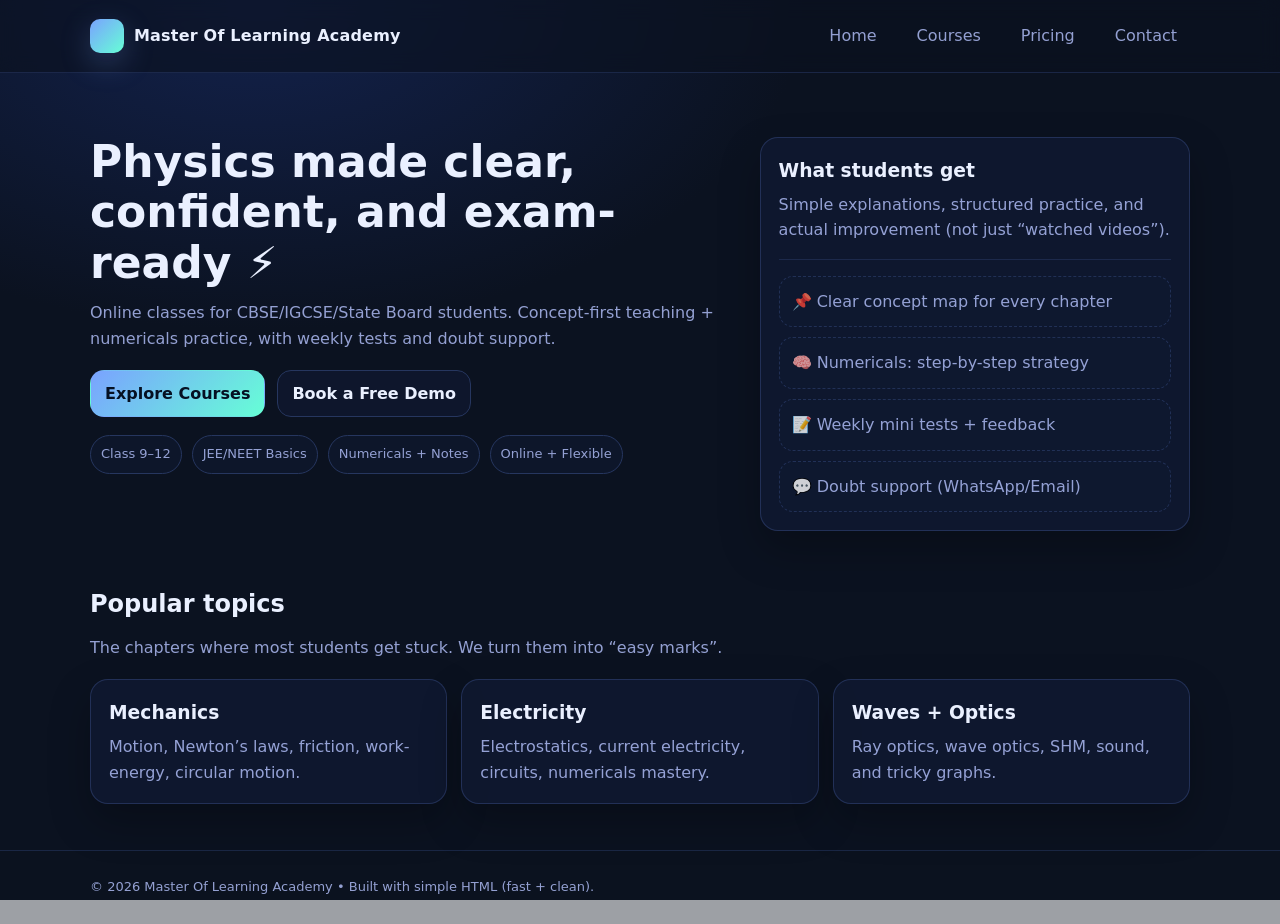
==== index.html @ 42fdd782 "Title changed index.html" ====
<!doctype html>
<html lang="en">
<head>
  <meta charset="utf-8" />
  <meta name="viewport" content="width=device-width,initial-scale=1" />
  <title>Master Of Learning Academy</title>
  <link rel="stylesheet" href="assets/style.css" />
</head>
<body>
  <header class="nav">
    <div class="container nav-inner">
      <a class="brand" href="index.html">
        <span class="logo"></span>
        <span>Master Of Learning Academy</span>
      </a>
      <nav class="menu">
        <a href="index.html">Home</a>
        <a href="courses.html">Courses</a>
        <a href="pricing.html">Pricing</a>
        <a href="contact.html">Contact</a>
      </nav>
    </div>
  </header>

  <main class="container">
    <section class="hero">
      <div class="hero-grid">
        <div>
          <h1 class="h-title">Physics made clear, confident, and exam-ready ⚡</h1>
          <p class="h-sub">
            Online classes for CBSE/IGCSE/State Board students. Concept-first teaching + numericals practice,
            with weekly tests and doubt support.
          </p>
          <div class="btns">
            <a class="btn primary" href="courses.html">Explore Courses</a>
            <a class="btn" href="contact.html">Book a Free Demo</a>
          </div>
          <div class="badges">
            <span class="badge">Class 9–12</span>
            <span class="badge">JEE/NEET Basics</span>
            <span class="badge">Numericals + Notes</span>
            <span class="badge">Online + Flexible</span>
          </div>
        </div>

        <div class="card">
          <h3>What students get</h3>
          <p>Simple explanations, structured practice, and actual improvement (not just “watched videos”).</p>
          <hr class="sep" />
          <ul class="list">
            <li>📌 Clear concept map for every chapter</li>
            <li>🧠 Numericals: step-by-step strategy</li>
            <li>📝 Weekly mini tests + feedback</li>
            <li>💬 Doubt support (WhatsApp/Email)</li>
          </ul>
        </div>
      </div>
    </section>

    <section class="section">
      <h2>Popular topics</h2>
      <p class="lead">The chapters where most students get stuck. We turn them into “easy marks”.</p>
      <div class="grid3">
        <div class="card">
          <h3>Mechanics</h3>
          <p>Motion, Newton’s laws, friction, work-energy, circular motion.</p>
        </div>
        <div class="card">
          <h3>Electricity</h3>
          <p>Electrostatics, current electricity, circuits, numericals mastery.</p>
        </div>
        <div class="card">
          <h3>Waves + Optics</h3>
          <p>Ray optics, wave optics, SHM, sound, and tricky graphs.</p>
        </div>
      </div>
    </section>
  </main>

  <footer class="footer">
    <div class="container">
      <div class="small">
        © <span id="y"></span> Master Of Learning Academy • Built with simple HTML (fast + clean).
      </div>
    </div>
  </footer>

  <script>
    document.getElementById("y").textContent = new Date().getFullYear();
  </script>
</body>
</html>
---- assets/style.css ----
:root{
  --bg:#0b1220;
  --card:#101a33;
  --text:#eaf0ff;
  --muted:#b7c4ffcc;
  --accent:#7aa2ff;
  --accent2:#66ffd6;
  --border:#26365f;
}

*{box-sizing:border-box}
body{
  margin:0;
  font-family:system-ui,-apple-system,Segoe UI,Roboto,Arial,sans-serif;
  background: radial-gradient(1000px 600px at 20% 0%, #13224d 0%, var(--bg) 55%) fixed;
  color:var(--text);
  line-height:1.6;
}
a{color:inherit;text-decoration:none}
.container{width:min(1100px, 92%); margin:0 auto;}
.nav{
  position:sticky; top:0;
  backdrop-filter: blur(10px);
  background: rgba(11,18,32,0.65);
  border-bottom:1px solid rgba(38,54,95,0.6);
  z-index:50;
}
.nav-inner{
  display:flex; align-items:center; justify-content:space-between;
  padding:14px 0;
}
.brand{
  display:flex; gap:10px; align-items:center;
  font-weight:800; letter-spacing:0.2px;
}
.logo{
  width:34px; height:34px; border-radius:10px;
  background: linear-gradient(135deg, var(--accent), var(--accent2));
  box-shadow: 0 10px 30px rgba(122,162,255,0.25);
}
.menu{display:flex; gap:14px; flex-wrap:wrap}
.menu a{
  padding:8px 12px;
  border:1px solid transparent;
  border-radius:12px;
  color:var(--muted);
}
.menu a:hover{border-color:var(--border); color:var(--text); background:rgba(16,26,51,0.55);}

.hero{
  padding:64px 0 28px;
}
.hero-grid{
  display:grid; grid-template-columns: 1.2fr 0.8fr; gap:24px;
}
@media (max-width: 860px){
  .hero-grid{grid-template-columns:1fr}
}
.h-title{
  font-size: clamp(28px, 4vw, 44px);
  line-height:1.15;
  margin:0 0 12px;
}
.h-sub{color:var(--muted); margin:0 0 18px}
.badges{display:flex; gap:10px; flex-wrap:wrap; margin:18px 0 0}
.badge{
  font-size:13px; color:var(--muted);
  border:1px solid var(--border);
  background: rgba(16,26,51,0.55);
  padding:8px 10px; border-radius:999px;
}

.card{
  background: rgba(16,26,51,0.75);
  border:1px solid rgba(38,54,95,0.85);
  border-radius:18px;
  padding:18px;
  box-shadow: 0 18px 40px rgba(0,0,0,0.25);
}
.card h3{margin:0 0 6px}
.card p{margin:0; color:var(--muted)}
.grid3{
  display:grid; grid-template-columns:repeat(3,1fr); gap:14px;
}
@media (max-width: 860px){ .grid3{grid-template-columns:1fr} }

.btns{display:flex; gap:12px; flex-wrap:wrap; margin-top:18px}
.btn{
  display:inline-flex; align-items:center; justify-content:center;
  padding:10px 14px; border-radius:14px;
  border:1px solid var(--border);
  background: rgba(16,26,51,0.65);
  color:var(--text);
  font-weight:650;
}
.btn.primary{
  background: linear-gradient(135deg, var(--accent), var(--accent2));
  border-color: transparent;
  color:#051022;
}
.btn:hover{transform: translateY(-1px); transition: 0.12s ease;}

.section{padding:26px 0 46px}
.section h2{margin:0 0 12px}
.section .lead{color:var(--muted); margin:0 0 18px}

.list{
  display:grid; gap:10px; margin:0; padding:0; list-style:none;
}
.list li{
  padding:12px 12px;
  border:1px dashed rgba(38,54,95,0.85);
  border-radius:14px;
  color:var(--muted);
  background: rgba(16,26,51,0.35);
}
.footer{
  padding:26px 0;
  border-top:1px solid rgba(38,54,95,0.6);
  color:var(--muted);
  background: rgba(11,18,32,0.4);
}
.small{font-size:13px; color:var(--muted)}
.input{
  width:100%;
  padding:12px 12px;
  border-radius:14px;
  border:1px solid rgba(38,54,95,0.85);
  background: rgba(16,26,51,0.55);
  color:var(--text);
  outline:none;
}
.input:focus{border-color: rgba(122,162,255,0.9);}
.form{display:grid; gap:12px}
hr.sep{border:none;border-top:1px solid rgba(38,54,95,0.6); margin:16px 0}
.note{color:var(--muted); font-size:14px}
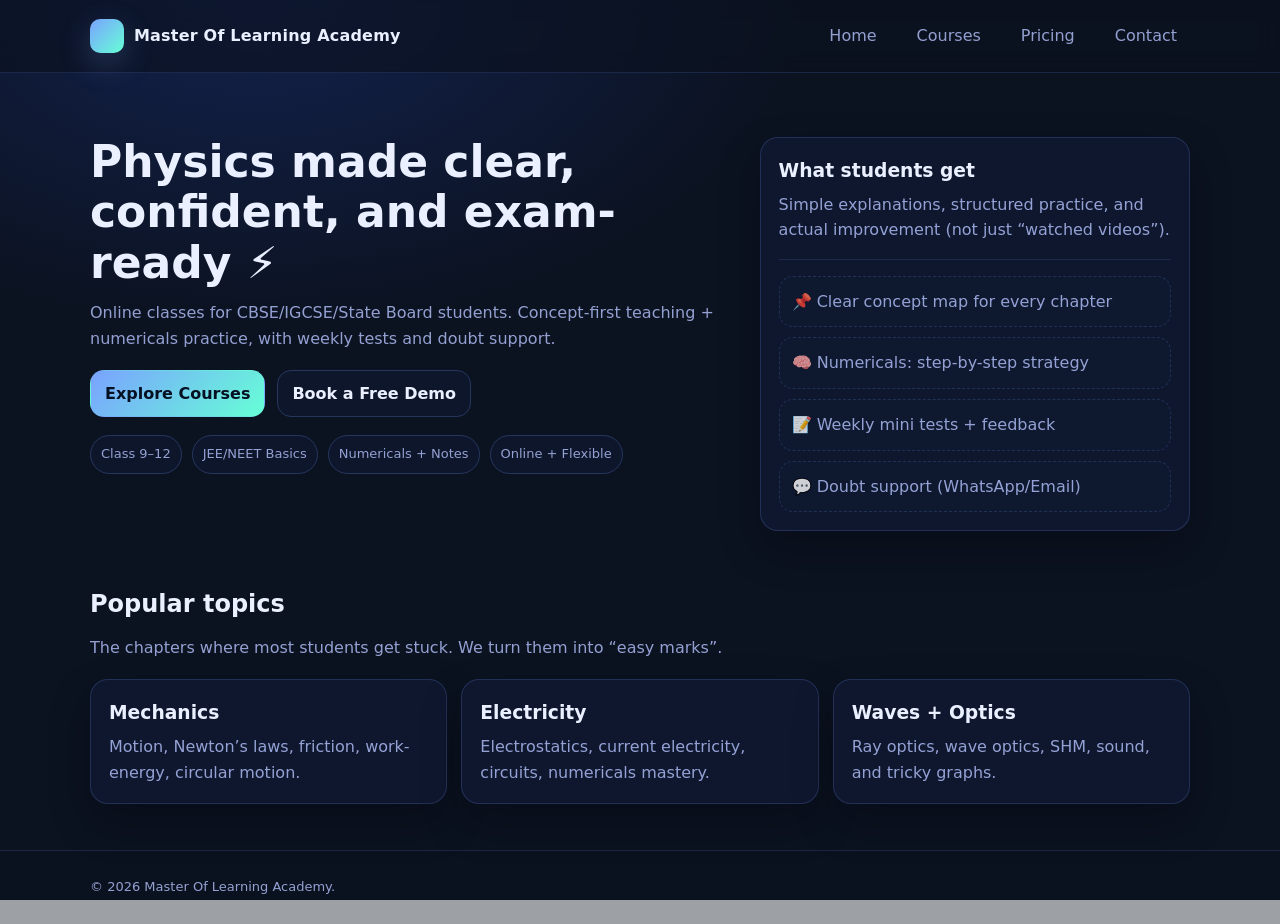
==== commit 7ed77220: "Update index.html" ====
--- a/index.html
+++ b/index.html
@@ -3,7 +3,7 @@
 <head>
   <meta charset="utf-8" />
   <meta name="viewport" content="width=device-width,initial-scale=1" />
-  <title>Master Of Learning Academy</title>
+  <title> Master Of Learning Academy </title>
   <link rel="stylesheet" href="assets/style.css" />
 </head>
 <body>
@@ -11,7 +11,7 @@
     <div class="container nav-inner">
       <a class="brand" href="index.html">
         <span class="logo"></span>
-        <span>Master Of Learning Academy</span>
+        <span> Master Of Learning Academy </span>
       </a>
       <nav class="menu">
         <a href="index.html">Home</a>
@@ -80,7 +80,7 @@
   <footer class="footer">
     <div class="container">
       <div class="small">
-        © <span id="y"></span> Master Of Learning Academy • Built with simple HTML (fast + clean).
+        © <span id="y"></span> Master Of Learning Academy.
       </div>
     </div>
   </footer>
@@ -91,3 +91,4 @@
 </body>
 </html>
 
+
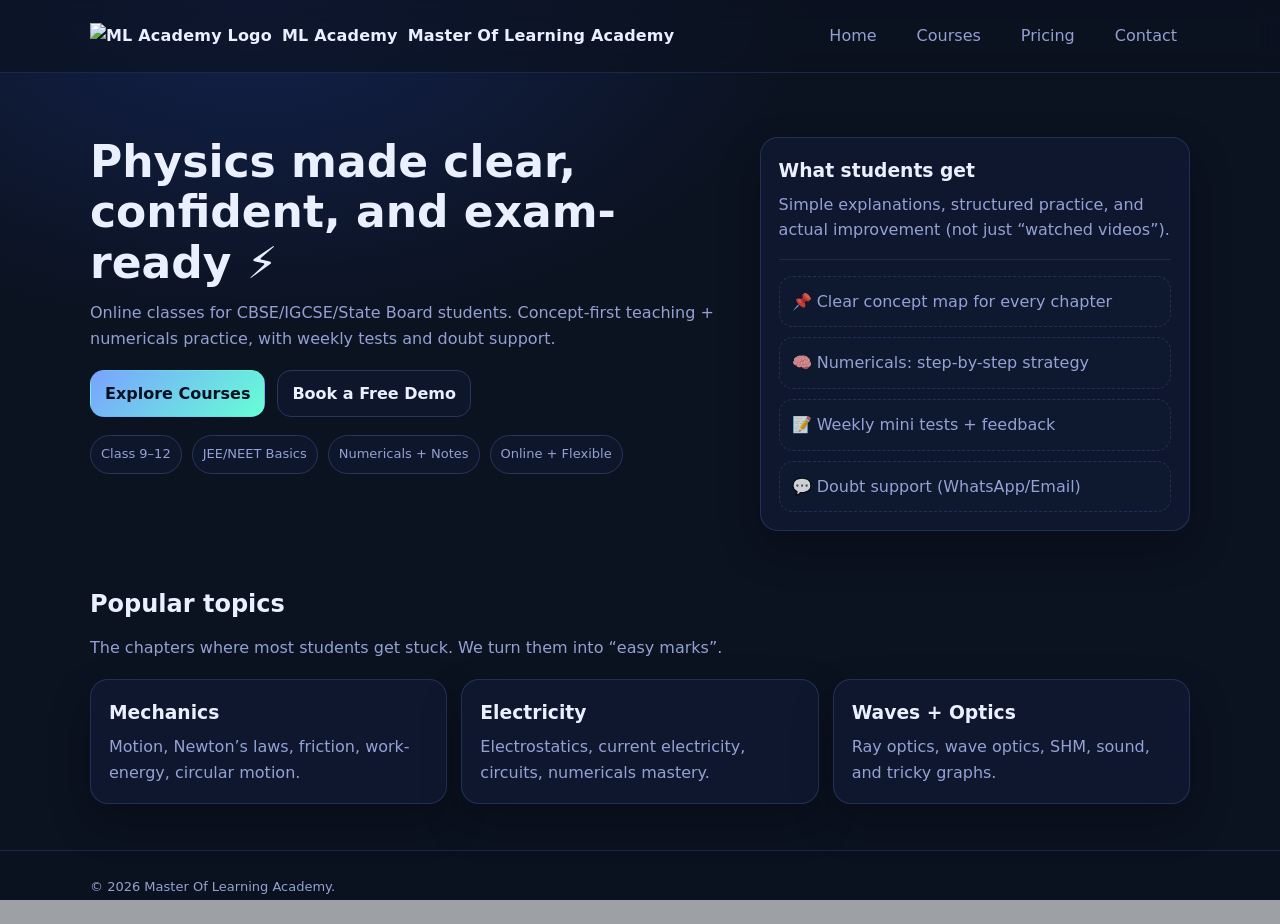
==== commit 9712c1aa: "Changing Logo index.html" ====
--- a/index.html
+++ b/index.html
@@ -10,8 +10,9 @@
   <header class="nav">
     <div class="container nav-inner">
       <a class="brand" href="index.html">
-        <span class="logo"></span>
-        <span> Master Of Learning Academy </span>
+        <img src="assets\images\ML-Academy Logo.png" alt="ML Academy Logo" class="brand-logo">
+        <span class="brand-text">ML Academy</span>
+        <span>Master Of Learning Academy</span>
       </a>
       <nav class="menu">
         <a href="index.html">Home</a>
@@ -92,3 +93,4 @@
 </html>
 
 
+
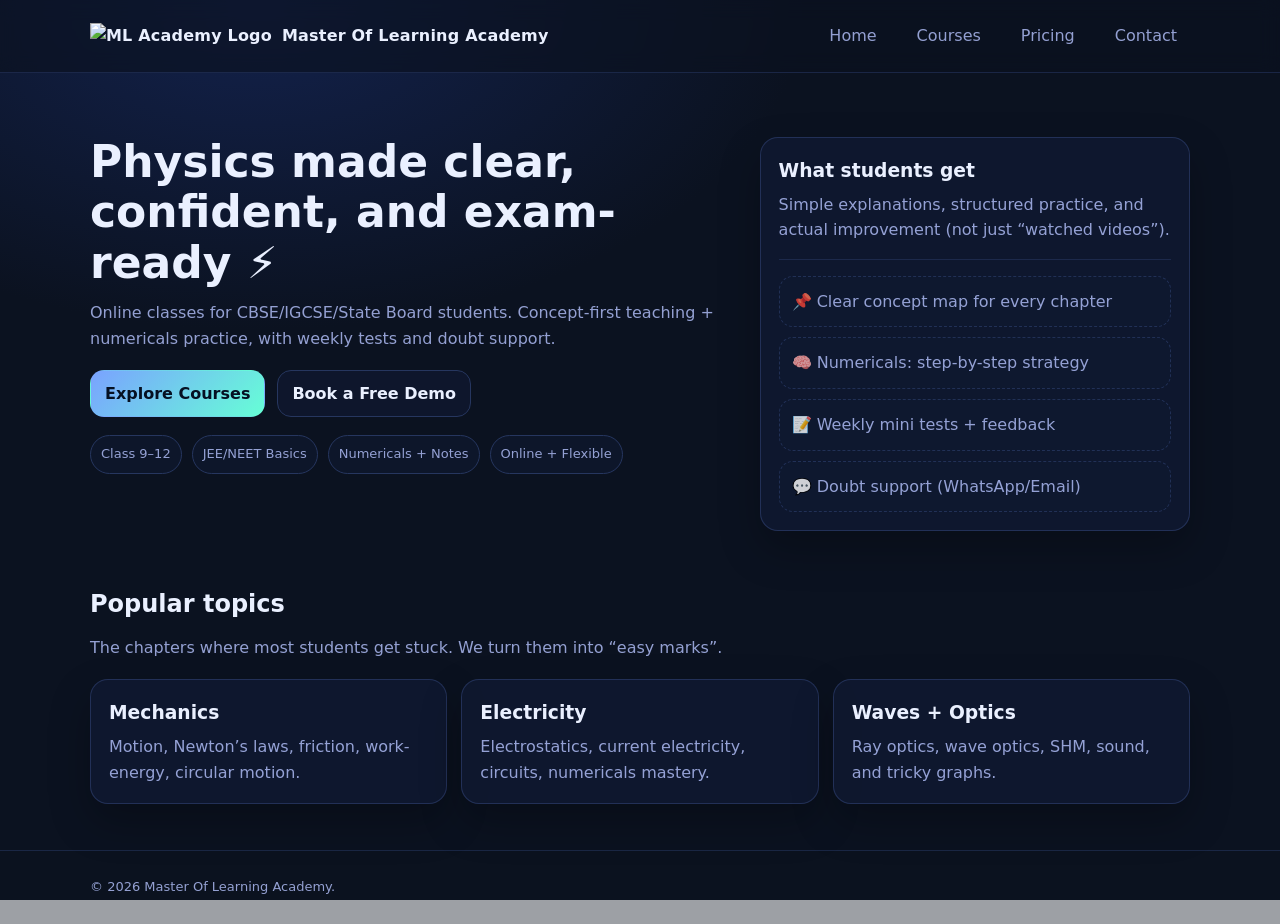
==== commit d00ff524: "Updated-Logo index.html" ====
--- a/index.html
+++ b/index.html
@@ -11,7 +11,6 @@
     <div class="container nav-inner">
       <a class="brand" href="index.html">
         <img src="assets\images\ML-Academy Logo.png" alt="ML Academy Logo" class="brand-logo">
-        <span class="brand-text">ML Academy</span>
         <span>Master Of Learning Academy</span>
       </a>
       <nav class="menu">
@@ -94,3 +93,4 @@
 
 
 
+
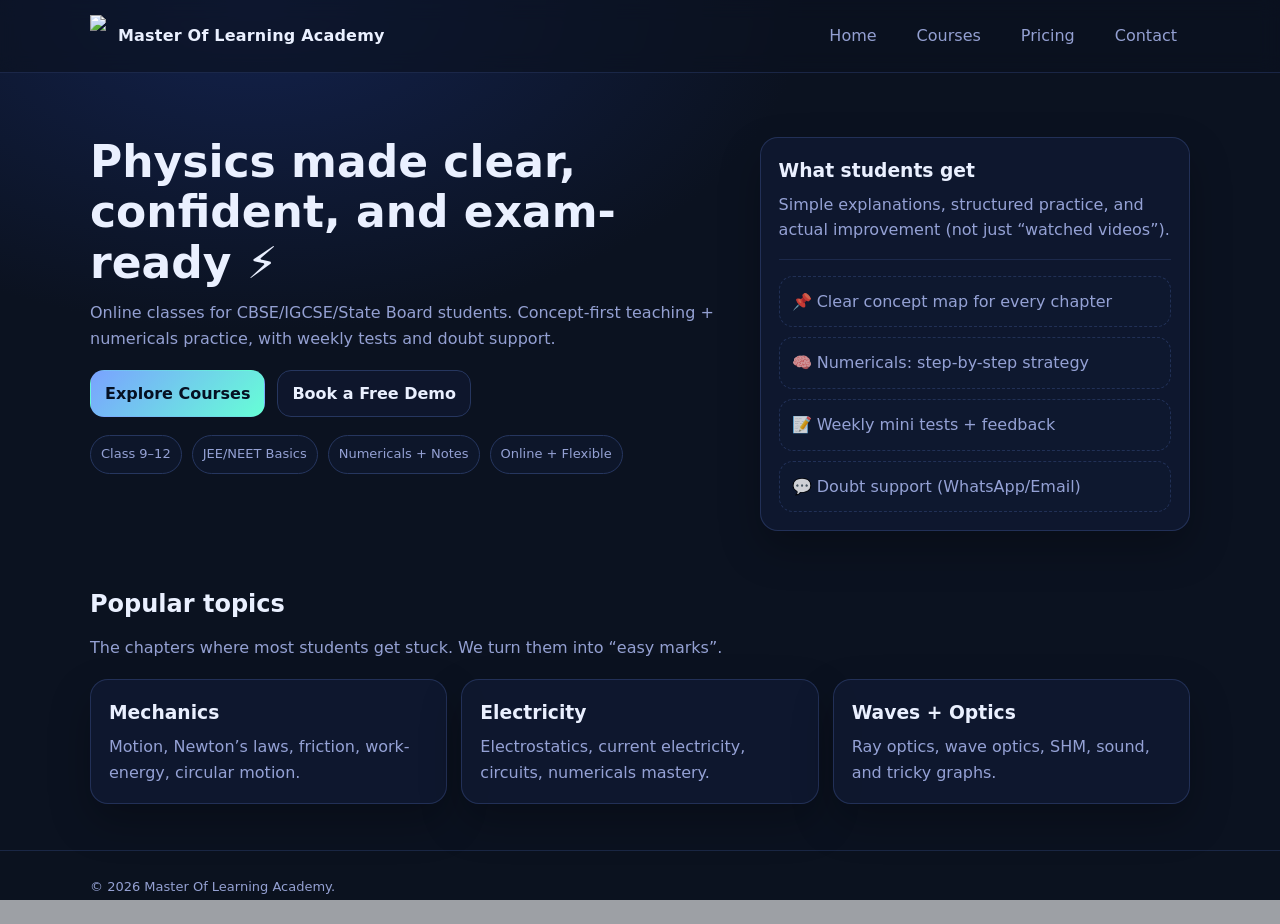
==== commit 0f8bc655: "logo Update index.html" ====
--- a/index.html
+++ b/index.html
@@ -10,7 +10,7 @@
   <header class="nav">
     <div class="container nav-inner">
       <a class="brand" href="index.html">
-        <img src="assets\images\ML-Academy Logo.png" alt="ML Academy Logo" class="brand-logo">
+        <img src="assets\images\ML-Academy Logo.png" class="brand-logo">
         <span>Master Of Learning Academy</span>
       </a>
       <nav class="menu">
@@ -94,3 +94,4 @@
 
 
 
+
--- a/assets/style.css
+++ b/assets/style.css
@@ -135,3 +135,22 @@
 hr.sep{border:none;border-top:1px solid rgba(38,54,95,0.6); margin:16px 0}
 .note{color:var(--muted); font-size:14px}
 
+
+.brand {
+  display: flex;
+  align-items: center;
+  gap: 12px;
+}
+
+.brand-logo {
+  height: 42px;        /* adjust if needed */
+  width: auto;
+}
+
+.brand-text {
+  font-weight: 600;
+  font-size: 18px;
+  color: #ffffff;
+}
+
+
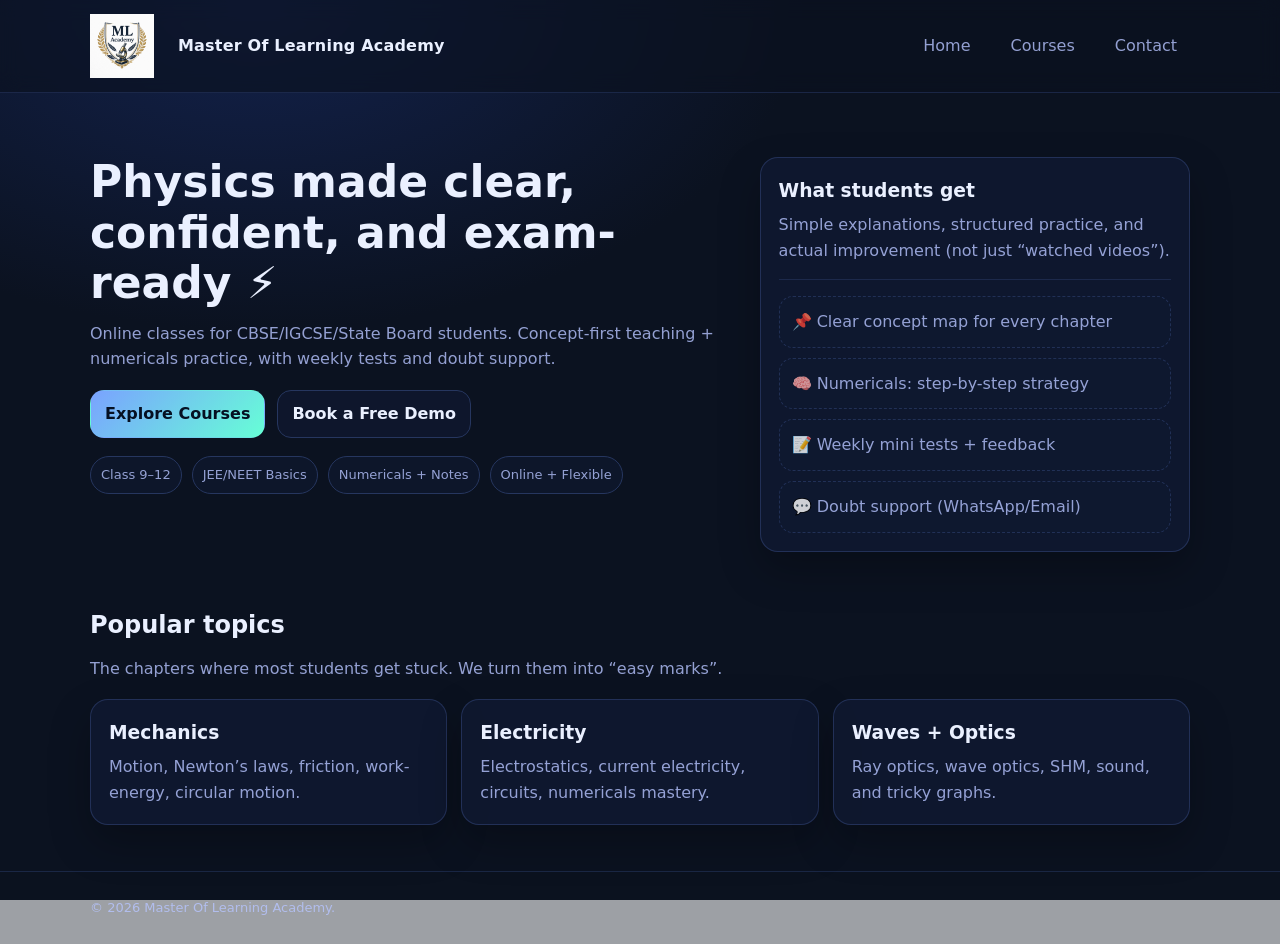
==== commit 940fea31: "pricing part delete index.html" ====
--- a/index.html
+++ b/index.html
@@ -16,7 +16,7 @@
       <nav class="menu">
         <a href="index.html">Home</a>
         <a href="courses.html">Courses</a>
-        <a href="pricing.html">Pricing</a>
+   <!--     <a href="pricing.html">Pricing</a> -->
         <a href="contact.html">Contact</a>
       </nav>
     </div>
@@ -95,3 +95,4 @@
 
 
 
+
--- a/assets/style.css
+++ b/assets/style.css
@@ -139,18 +139,26 @@
 .brand {
   display: flex;
   align-items: center;
-  gap: 12px;
+  gap: 24px;
+  text-decoration: none;
 }
 
 .brand-logo {
-  height: 42px;        /* adjust if needed */
+  height: 64px;        /* adjust if needed */
   width: auto;
 }
 
+
 .brand-text {
-  font-weight: 600;
-  font-size: 18px;
+  font-size: 44px;     /* 👈 bigger text */
+  font-weight: 700;   /* bold academic look */
   color: #ffffff;
+  letter-spacing: 0.4px;
 }
 
 
+
+
+
+
+
